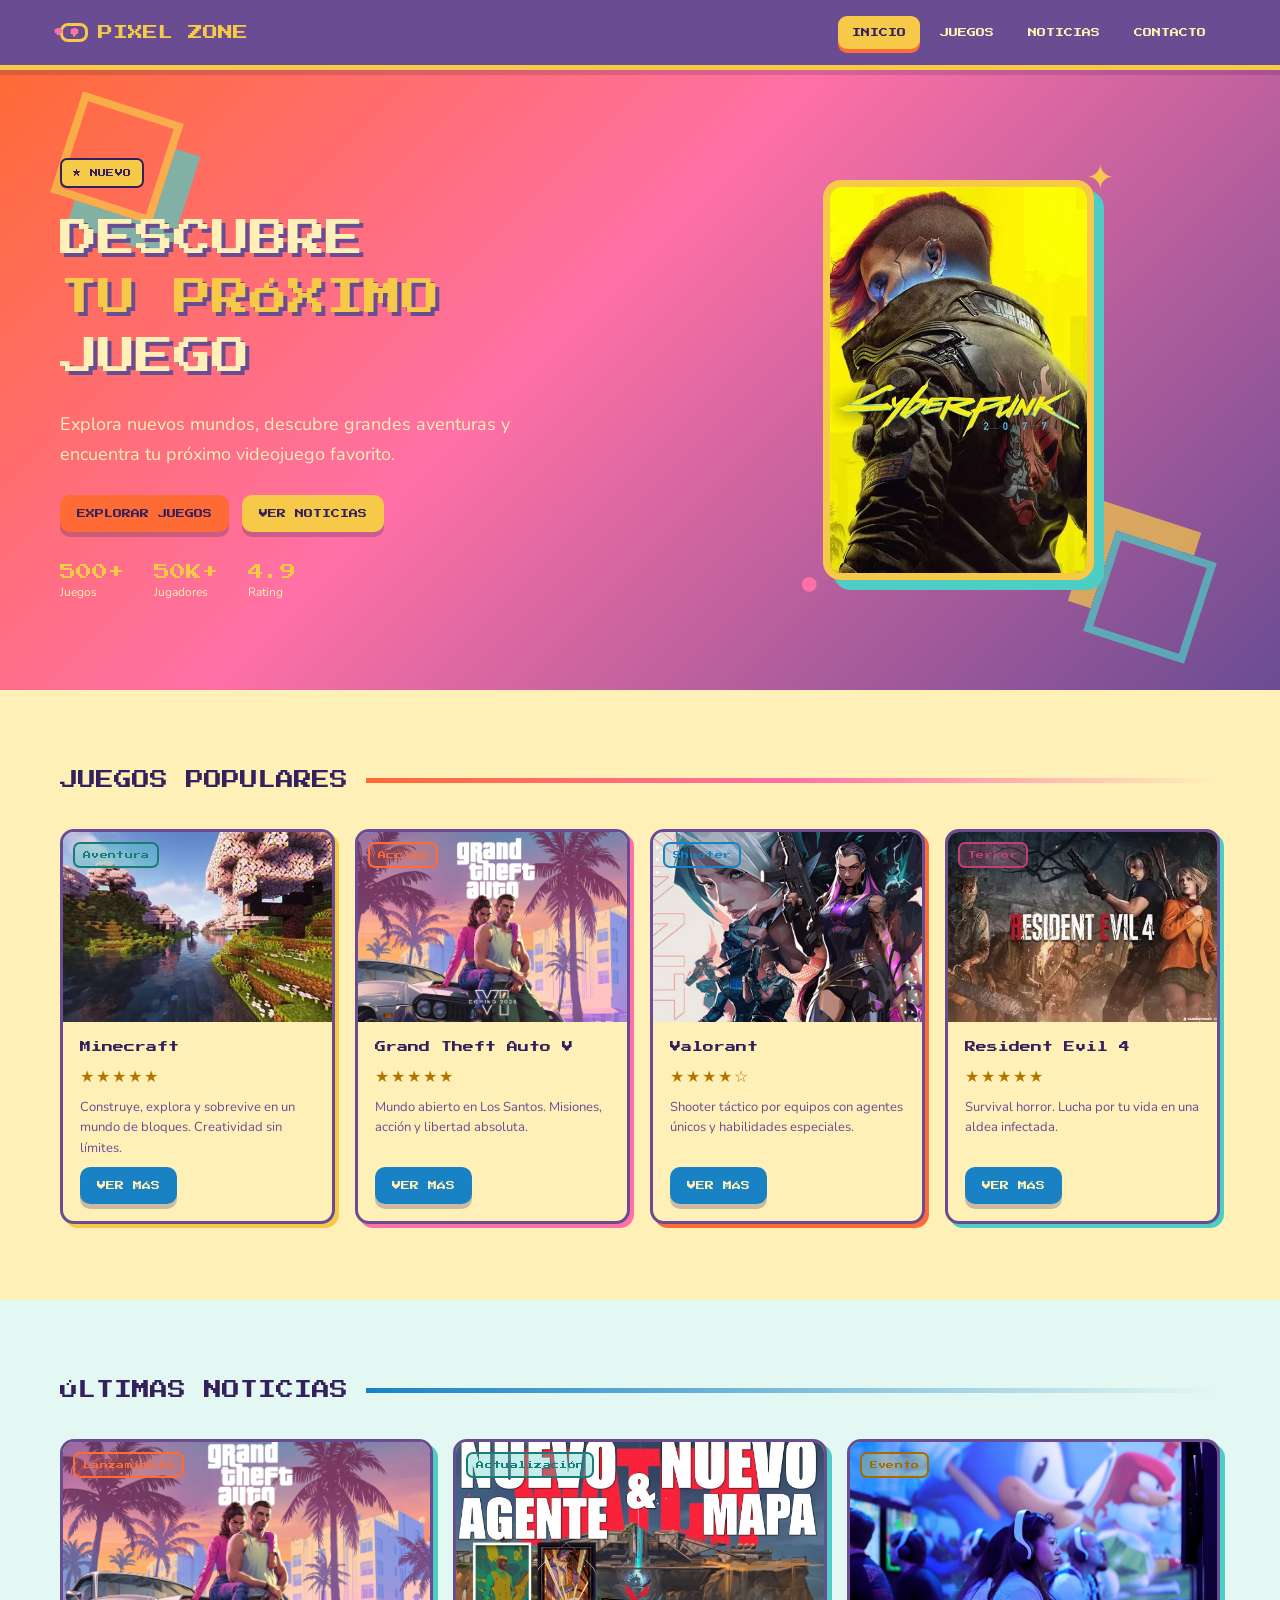
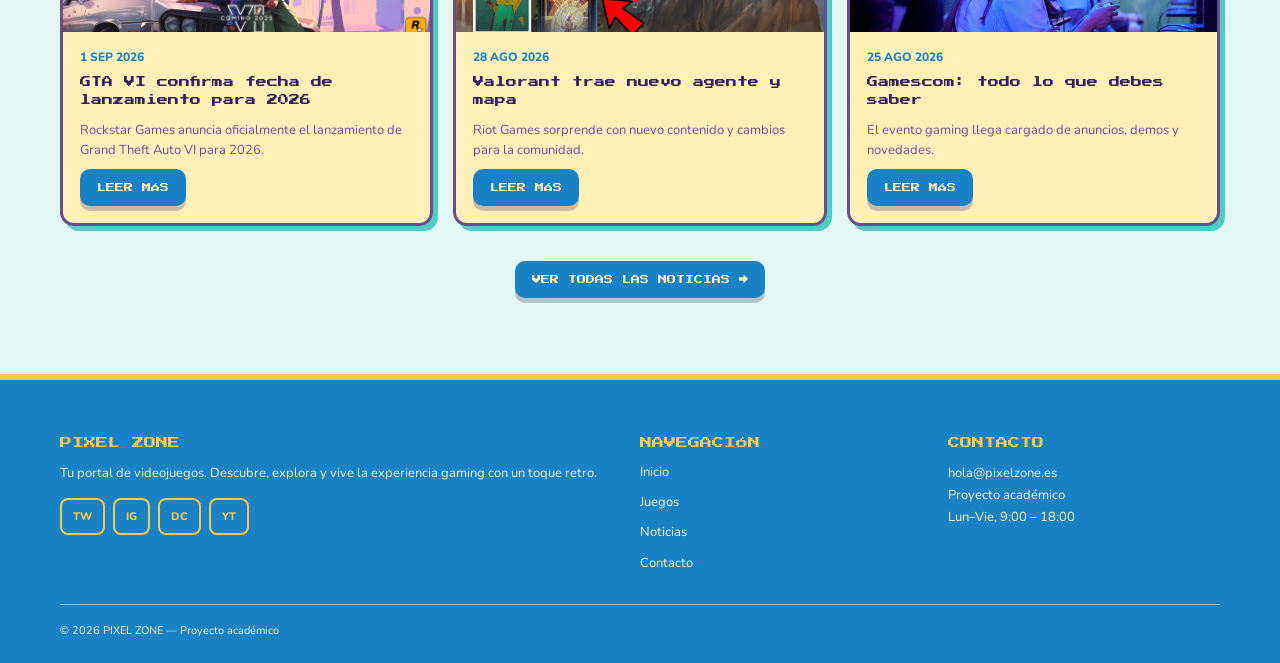
==== index.html @ f97db741 "Move files from actividad folder to root for GitHub Pages" ====
<!DOCTYPE html>
<html lang="es">
<head><meta charset="UTF-8"><meta name="viewport" content="width=device-width,initial-scale=1.0">
<title>Pixel Zone | Videojuegos</title><link rel="stylesheet" href="style.css"></head>
<body>
<header class="navbar">
  <div class="container nav-inner">
    <a class="logo pixel" href="index.html"><span class="controller"></span> PIXEL ZONE</a>
    <button class="menu-btn" onclick="toggleMenu()" aria-label="Abrir menú">☰</button>
    <nav class="nav-links" id="navLinks">
      <a class="active" href="index.html">INICIO</a>
      <a class="" href="juegos.html">JUEGOS</a>
      <a class="" href="noticias.html">NOTICIAS</a>
      <a class="" href="contacto.html">CONTACTO</a>
    </nav>
  </div>
</header>
<main>
<section class="hero">
  <div class="container hero-inner">
    <div>
      <span class="badge">★ NUEVO</span>
      <h1>DESCUBRE<br><span>TU PRÓXIMO</span><br>JUEGO</h1>
      <p>Explora nuevos mundos, descubre grandes aventuras y encuentra tu próximo videojuego favorito.</p>
      <div class="actions"><a class="btn btn-orange" href="juegos.html">EXPLORAR JUEGOS</a><a class="btn btn-yellow" href="noticias.html">VER NOTICIAS</a></div>
      <div class="stats"><div><strong>500+</strong><span>Juegos</span></div><div><strong>50K+</strong><span>Jugadores</span></div><div><strong>4.9</strong><span>Rating</span></div></div>
    </div>
    <div class="hero-image">
      <img src="img/hero.jpg" alt="Hero de Pixel Zone">
      <span class="float star">✦</span><span class="float coin">●</span>
    </div>
  </div>
</section>
<section class="section">
  <div class="container">
    <div class="section-title"><h2>JUEGOS POPULARES</h2><div class="line"></div></div>
    <div class="grid-games"><article class="card" style="box-shadow:4px 4px 0 var(--yellow)">
      <div class="card-image"><img src="img/minecraft.jpg" alt="Minecraft"><span class="category cat-teal" style="position:absolute;top:10px;left:10px">Aventura</span></div>
      <div class="card-body">
        <h3>Minecraft</h3><div class="rating">★★★★★</div><p>Construye, explora y sobrevive en un mundo de bloques. Creatividad sin límites.</p>
        <a class="btn btn-blue" href="juegos.html">VER MÁS</a>
      </div>
    </article><article class="card" style="box-shadow:4px 4px 0 var(--pink)">
      <div class="card-image"><img src="img/Grand-Theft-Auto-V.jpg" alt="Grand Theft Auto V"><span class="category cat-orange" style="position:absolute;top:10px;left:10px">Acción</span></div>
      <div class="card-body">
        <h3>Grand Theft Auto V</h3><div class="rating">★★★★★</div><p>Mundo abierto en Los Santos. Misiones, acción y libertad absoluta.</p>
        <a class="btn btn-blue" href="juegos.html">VER MÁS</a>
      </div>
    </article><article class="card" style="box-shadow:4px 4px 0 var(--orange)">
      <div class="card-image"><img src="img/Valorant.jpg" alt="Valorant"><span class="category cat-blue" style="position:absolute;top:10px;left:10px">Shooter</span></div>
      <div class="card-body">
        <h3>Valorant</h3><div class="rating">★★★★☆</div><p>Shooter táctico por equipos con agentes únicos y habilidades especiales.</p>
        <a class="btn btn-blue" href="juegos.html">VER MÁS</a>
      </div>
    </article><article class="card" style="box-shadow:4px 4px 0 var(--teal)">
      <div class="card-image"><img src="img/Resident-Evil-4.jpg" alt="Resident Evil 4"><span class="category cat-pink" style="position:absolute;top:10px;left:10px">Terror</span></div>
      <div class="card-body">
        <h3>Resident Evil 4</h3><div class="rating">★★★★★</div><p>Survival horror. Lucha por tu vida en una aldea infectada.</p>
        <a class="btn btn-blue" href="juegos.html">VER MÁS</a>
      </div>
    </article></div>
  </div>
</section>
<section class="section alt">
  <div class="container">
    <div class="section-title"><h2>ÚLTIMAS NOTICIAS</h2><div class="line" style="background:linear-gradient(90deg,var(--blue),transparent)"></div></div>
    <div class="news-grid"><article class="card news-card">
      <div class="card-image"><img src="img/Grand-Theft-Auto-V.jpg" alt="Novedades de GTA VI"><span class="category cat-orange" style="position:absolute;top:10px;left:10px">Lanzamiento</span></div>
      <div class="card-body"><div class="news-date">1 sep 2026</div><h3>GTA VI confirma fecha de lanzamiento para 2026</h3><p>Rockstar Games anuncia oficialmente el lanzamiento de Grand Theft Auto VI para 2026.</p><a class="btn btn-blue" href="noticias.html">LEER MÁS</a></div>
    </article><article class="card news-card">
      <div class="card-image"><img src="img/Valorant-trae-nuevo-agente-y-mapa.jpg" alt="Valorant trae nuevo agente y mapa"><span class="category cat-teal" style="position:absolute;top:10px;left:10px">Actualización</span></div>
      <div class="card-body"><div class="news-date">28 ago 2026</div><h3>Valorant trae nuevo agente y mapa</h3><p>Riot Games sorprende con nuevo contenido y cambios para la comunidad.</p><a class="btn btn-blue" href="noticias.html">LEER MÁS</a></div>
    </article><article class="card news-card">
      <div class="card-image"><img src="img/Gamescom.jpg" alt="Las novedades más importantes de Gamescom"><span class="category cat-yellow" style="position:absolute;top:10px;left:10px">Evento</span></div>
      <div class="card-body"><div class="news-date">25 ago 2026</div><h3>Gamescom: todo lo que debes saber</h3><p>El evento gaming llega cargado de anuncios, demos y novedades.</p><a class="btn btn-blue" href="noticias.html">LEER MÁS</a></div>
    </article></div>
    <div style="text-align:center;margin-top:35px"><a class="btn btn-blue" href="noticias.html">VER TODAS LAS NOTICIAS →</a></div>
  </div>
</section>
</main><footer>
  <div class="container footer-grid">
    <div>
      <h3> PIXEL ZONE</h3>
      <p>Tu portal de videojuegos. Descubre, explora y vive la experiencia gaming con un toque retro.</p>
      <div class="socials"><span class="social">TW</span><span class="social">IG</span><span class="social">DC</span><span class="social">YT</span></div>
    </div>
    <div>
      <h3>NAVEGACIÓN</h3>
      <div class="footer-links">
        <a href="index.html">Inicio</a><a href="juegos.html">Juegos</a><a href="noticias.html">Noticias</a><a href="contacto.html">Contacto</a>
      </div>
    </div>
    <div>
      <h3>CONTACTO</h3>
      <p>hola@pixelzone.es<br>Proyecto académico<br>Lun–Vie, 9:00 – 18:00</p>
    </div>
  </div>
  <div class="container copyright">© 2026 PIXEL ZONE — Proyecto académico</div>
</footer><script>
function toggleMenu(){document.getElementById('navLinks').classList.toggle('open')}
</script></body></html>
---- style.css ----
@import url('https://fonts.googleapis.com/css2?family=Nunito:wght@400;600;700;800;900&family=Press+Start+2P&display=swap');

:root {
  --orange: #FF6B35;
  --yellow: #F7C948;
  --teal: #4ECDC4;
  --blue: #1982C4;
  --purple: #6A4C93;
  --pink: #FF70A6;
  --ink: #33205C;
  --paper: #FFF0B8;
  --mint: #E3F8F2;
  --lavender: #EEE5FF;
  --sky: #DDF2FF;
}

* { box-sizing: border-box; }
html { scroll-behavior: smooth; }
body { margin: 0; font-family: 'Nunito', sans-serif; color: var(--ink); background: var(--paper); }
a { color: inherit; text-decoration: none; }
button, input, textarea { font: inherit; }
button { cursor: pointer; }
img { display: block; max-width: 100%; }
.container { width: min(1160px, calc(100% - 40px)); margin: auto; }
.pixel { font-family: 'Press Start 2P', monospace; }

.navbar {
  position: sticky; top: 0; z-index: 10; padding: 16px 0;
  background: var(--purple); border-bottom: 5px solid var(--yellow);
  box-shadow: 0 5px 0 rgba(51, 32, 92, .18);
}
.nav-inner { display: flex; align-items: center; justify-content: space-between; gap: 24px; }
.logo { display: flex; align-items: center; gap: 10px; color: var(--yellow); font-size: 15px; }
.controller { display: inline-grid; place-items: center; width: 28px; height: 19px; border: 3px solid var(--yellow); border-radius: 8px; position: relative; }
.controller::before { content: '+'; font: 900 14px/1 Nunito; }
.controller::after { content: '••'; position: absolute; right: 2px; bottom: 0; color: var(--pink); letter-spacing: 1px; }
.nav-links { display: flex; gap: 6px; }
.nav-links a { color: var(--paper); padding: 12px 14px; border-radius: 9px; font: 9px 'Press Start 2P'; }
.nav-links a:hover, .nav-links a.active { color: var(--ink); background: var(--yellow); box-shadow: 0 4px 0 var(--orange); }
.menu-btn { display: none; border: 0; background: transparent; color: var(--yellow); font-size: 26px; }

.hero { position: relative; overflow: hidden; background: linear-gradient(135deg, var(--orange), var(--pink) 43%, var(--purple)); }
.hero::before, .hero::after { content: ''; position: absolute; width: 90px; height: 90px; border: 8px solid var(--yellow); opacity: .7; transform: rotate(18deg); }
.hero::before { top: 35px; left: 5%; box-shadow: 26px 26px 0 var(--teal); }
.hero::after { right: 6%; bottom: 40px; border-color: var(--teal); box-shadow: -24px -24px 0 var(--yellow); }
.hero-inner { position: relative; z-index: 1; display: grid; grid-template-columns: 1.05fr .95fr; align-items: center; gap: 60px; padding: 88px 0; }
.badge, .category { display: inline-block; width: max-content; border-radius: 7px; font: 8px 'Press Start 2P'; letter-spacing: .3px; }
.badge { padding: 9px 11px; color: var(--ink); background: var(--yellow); border: 2px solid var(--ink); }
.hero h1 { margin: 22px 0; color: var(--paper); font: 38px/1.55 'Press Start 2P'; text-shadow: 4px 4px 0 var(--purple); }
.hero h1 span { color: var(--yellow); }
.hero p { max-width: 520px; color: var(--paper); font-size: 18px; line-height: 1.7; }
.actions { display: flex; gap: 13px; flex-wrap: wrap; margin-top: 25px; }
.btn { display: inline-block; border: 0; padding: 14px 17px; border-radius: 10px; color: var(--ink); font: 9px 'Press Start 2P'; box-shadow: 0 5px 0 rgba(51, 32, 92, .25); transition: transform .2s, filter .2s; }
.btn:hover { transform: translateY(-4px); filter: saturate(1.2); }
.btn-orange { background: var(--orange); }
.btn-yellow { background: var(--yellow); }
.btn-blue { background: var(--blue); color: var(--paper); }
.btn-purple { background: var(--purple); color: var(--paper); }
.stats { display: flex; gap: 30px; margin-top: 32px; }
.stats strong { display: block; color: var(--yellow); font: 16px 'Press Start 2P'; }
.stats span { color: var(--paper); font-size: 12px; }
.hero-image { position: relative; max-width: 450px; margin: auto; }
.hero-image img { width: 100%; height: 400px; object-fit: cover; border: 7px solid var(--yellow); border-radius: 18px; box-shadow: 10px 10px 0 var(--teal); }
.float { position: absolute; color: var(--yellow); font-size: 34px; }
.star { top: -25px; right: -20px; }
.coin { bottom: -26px; left: -24px; color: var(--pink); }

.section { padding: 76px 0; }
.section.alt { background: var(--mint); }
.section-title { display: flex; align-items: center; gap: 18px; margin-bottom: 34px; }
.section-title h2, .page-title { margin: 0; font: 18px/1.6 'Press Start 2P'; }
.line { height: 5px; flex: 1; background: linear-gradient(90deg, var(--orange), var(--pink), transparent); }
.grid-games { display: grid; grid-template-columns: repeat(4, 1fr); gap: 20px; }
.card { display: flex; flex-direction: column; overflow: hidden; background: var(--paper); border: 3px solid var(--purple); border-radius: 14px; box-shadow: 5px 5px 0 var(--teal); transition: transform .2s, box-shadow .2s; }
.card:hover { transform: translateY(-7px); box-shadow: 8px 8px 0 var(--pink); }
.card-image { height: 190px; position: relative; overflow: hidden; background: var(--sky); }
.card-image img { width: 100%; height: 100%; object-fit: cover; }
.card-body { display: flex; flex: 1; flex-direction: column; gap: 9px; padding: 17px; }
.card h3 { margin: 0; font: 11px/1.7 'Press Start 2P'; }
.card p { margin: 0; color: var(--purple); font-size: 13px; line-height: 1.55; }
.card .btn { align-self: flex-start; margin-top: auto; }
.category { padding: 7px 8px; border: 2px solid currentColor; }
.cat-orange { color: var(--orange); background: #FF6B3530; }
.cat-yellow { color: #A56B00; background: #F7C94855; }
.cat-teal { color: #187D77; background: #4ECDC455; }
.cat-blue { color: var(--blue); background: #1982C425; }
.cat-pink { color: #C33E73; background: #FF70A633; }
.rating { color: #B27600; letter-spacing: 2px; }
.news-grid { display: grid; grid-template-columns: repeat(3, 1fr); gap: 20px; }
.news-date { color: var(--blue); font-size: 12px; font-weight: 800; text-transform: uppercase; }

.page-main { min-height: 650px; padding: 72px 0; }
.page-subtitle { margin: 8px 0 30px; color: var(--purple); }
.filters { display: flex; flex-wrap: wrap; gap: 10px; margin: 25px 0 35px; }
.filter { padding: 11px 14px; border: 3px solid var(--purple); border-radius: 10px; color: var(--ink); background: var(--paper); font: 8px 'Press Start 2P'; }
.filter.active, .filter:hover { background: var(--yellow); box-shadow: 0 4px 0 var(--orange); }
.game-item { min-width: 0; }

.featured { display: grid; grid-template-columns: 1.1fr .9fr; overflow: hidden; margin-bottom: 36px; border: 4px solid var(--purple); border-radius: 16px; background: var(--lavender); box-shadow: 7px 7px 0 var(--pink); }
.featured img { width: 100%; height: 360px; object-fit: cover; }
.featured-content { display: flex; flex-direction: column; justify-content: center; padding: 38px; }
.featured-content h2 { margin: 14px 0; font: 17px/1.7 'Press Start 2P'; }
.featured-content p { color: var(--purple); line-height: 1.7; }

.contact-grid { display: grid; grid-template-columns: 1fr 1fr; gap: 55px; }
.contact-art { display: grid; place-items: center; min-height: 240px; border: 3px solid var(--teal); border-radius: 16px; background: linear-gradient(135deg, var(--mint), var(--sky)); font-size: 86px; }
.contact-text { color: var(--purple); font-size: 16px; line-height: 1.7; }
.info-list { display: grid; gap: 12px; margin-top: 20px; }
.info { padding: 14px; border: 2px solid var(--teal); border-radius: 10px; background: var(--mint); }
.info small { display: block; color: var(--blue); font-weight: 900; }
.form-box { padding: 30px; border: 3px solid var(--purple); border-radius: 16px; background: var(--lavender); }
.form-box h2 { margin-top: 0; color: var(--purple); font: 13px/1.7 'Press Start 2P'; }
.field { display: grid; gap: 7px; margin-bottom: 17px; }
.field label { color: var(--purple); font: 8px 'Press Start 2P'; }
.field input, .field textarea { width: 100%; border: 2px solid var(--teal); border-radius: 8px; padding: 12px 14px; color: var(--ink); background: var(--paper); outline: 0; }
.field input:focus, .field textarea:focus { border-color: var(--orange); box-shadow: 0 0 0 3px #FF6B3533; }

footer { padding: 45px 0 25px; color: var(--paper); background: var(--blue); border-top: 6px solid var(--yellow); }
.footer-grid { display: grid; grid-template-columns: 2fr 1fr 1fr; gap: 35px; }
footer h3 { color: var(--yellow); font: 12px 'Press Start 2P'; }
footer p, footer a { color: var(--paper); font-size: 13px; line-height: 1.7; }
.footer-links { display: grid; gap: 8px; }
.footer-links a:hover { color: var(--yellow); }
.socials { display: flex; flex-wrap: wrap; gap: 8px; margin-top: 14px; }
.social { padding: 9px 11px; border: 2px solid var(--yellow); border-radius: 8px; color: var(--yellow); font-size: 11px; font-weight: 800; }
.social:hover { color: var(--blue); background: var(--yellow); }
.copyright { margin-top: 30px; padding-top: 18px; border-top: 1px solid #8BC7E8; color: var(--paper); font-size: 11px; }

@media (max-width: 900px) {
  .grid-games { grid-template-columns: repeat(2, 1fr); }
  .hero-inner, .contact-grid, .featured { grid-template-columns: 1fr; }
  .hero-image { max-width: 420px; }
  .news-grid { grid-template-columns: 1fr; }
  .footer-grid { grid-template-columns: 1fr 1fr; }
}
@media (max-width: 650px) {
  .container { width: min(100% - 28px, 1160px); }
  .nav-links { display: none; position: absolute; top: 67px; left: 0; right: 0; flex-direction: column; padding: 12px; background: var(--purple); border-bottom: 4px solid var(--yellow); }
  .nav-links.open { display: flex; }
  .menu-btn { display: block; }
  .hero-inner { padding: 58px 0; }
  .hero h1 { font-size: 24px; }
  .hero p { font-size: 15px; }
  .hero-image img { height: 300px; }
  .stats { gap: 16px; flex-wrap: wrap; }
  .stats strong { font-size: 12px; }
  .grid-games { grid-template-columns: 1fr; }
  .section-title h2, .page-title { font-size: 14px; }
  .featured-content { padding: 24px; }
  .featured img { height: 270px; }
  .featured-content h2 { font-size: 13px; }
  .footer-grid { grid-template-columns: 1fr; }
}
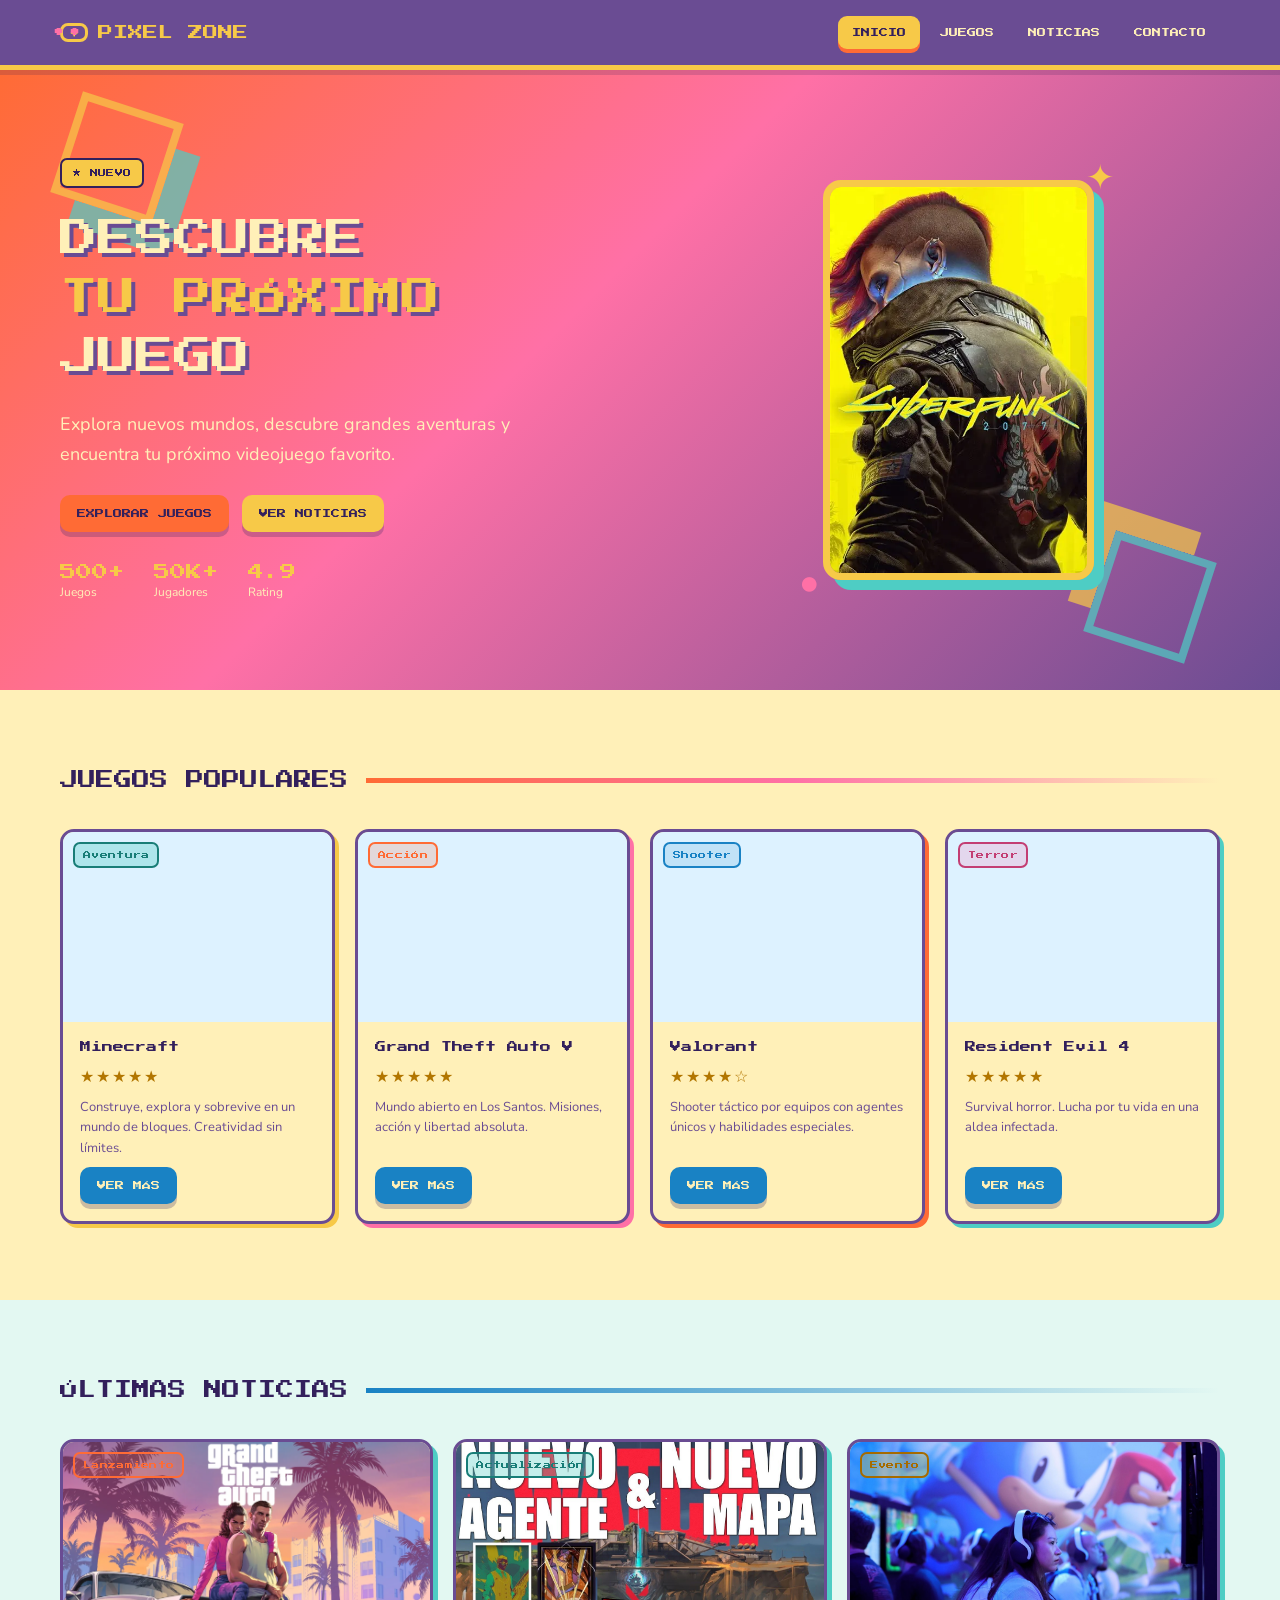
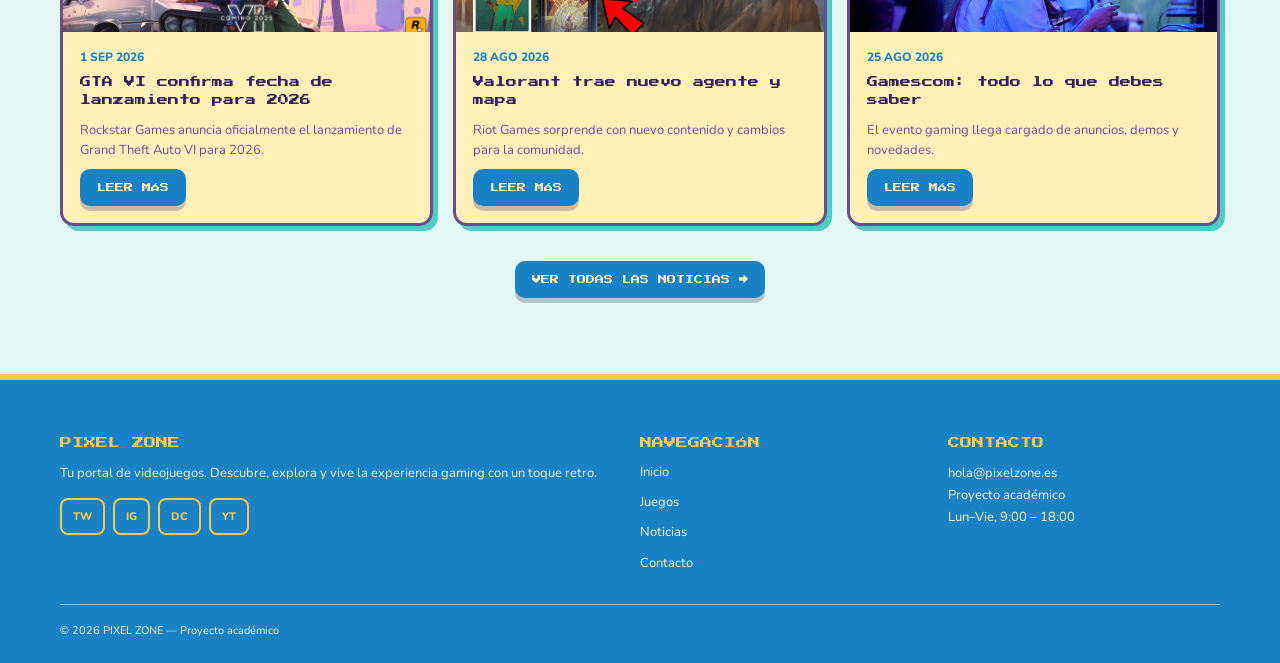
==== commit defb9151: "Update styles and layout" ====
--- a/index.html
+++ b/index.html
@@ -35,25 +35,25 @@
   <div class="container">
     <div class="section-title"><h2>JUEGOS POPULARES</h2><div class="line"></div></div>
     <div class="grid-games"><article class="card" style="box-shadow:4px 4px 0 var(--yellow)">
-      <div class="card-image"><img src="img/minecraft.jpg" alt="Minecraft"><span class="category cat-teal" style="position:absolute;top:10px;left:10px">Aventura</span></div>
+      <div class="card-image"><iframe width="100%" height="100%" src="https://www.youtube.com/embed/7A5YWn33eps" title="Minecraft" frameborder="0" allow="accelerometer; autoplay; clipboard-write; encrypted-media; gyroscope; picture-in-picture; web-share" allowfullscreen style="position:relative; z-index:1;"></iframe><span class="category cat-teal" style="position:absolute;top:10px;left:10px;z-index:2;pointer-events:none;">Aventura</span></div>
       <div class="card-body">
         <h3>Minecraft</h3><div class="rating">★★★★★</div><p>Construye, explora y sobrevive en un mundo de bloques. Creatividad sin límites.</p>
         <a class="btn btn-blue" href="juegos.html">VER MÁS</a>
       </div>
     </article><article class="card" style="box-shadow:4px 4px 0 var(--pink)">
-      <div class="card-image"><img src="img/Grand-Theft-Auto-V.jpg" alt="Grand Theft Auto V"><span class="category cat-orange" style="position:absolute;top:10px;left:10px">Acción</span></div>
+      <div class="card-image"><iframe width="100%" height="100%" src="https://www.youtube.com/embed/hvoD7ehZPcM" title="Grand Theft Auto V" frameborder="0" allow="accelerometer; autoplay; clipboard-write; encrypted-media; gyroscope; picture-in-picture; web-share" allowfullscreen style="position:relative; z-index:1;"></iframe><span class="category cat-orange" style="position:absolute;top:10px;left:10px;z-index:2;pointer-events:none;">Acción</span></div>
       <div class="card-body">
         <h3>Grand Theft Auto V</h3><div class="rating">★★★★★</div><p>Mundo abierto en Los Santos. Misiones, acción y libertad absoluta.</p>
         <a class="btn btn-blue" href="juegos.html">VER MÁS</a>
       </div>
     </article><article class="card" style="box-shadow:4px 4px 0 var(--orange)">
-      <div class="card-image"><img src="img/Valorant.jpg" alt="Valorant"><span class="category cat-blue" style="position:absolute;top:10px;left:10px">Shooter</span></div>
+      <div class="card-image"><iframe width="100%" height="100%" src="https://www.youtube.com/embed/Ey770ez6ROk" title="Valorant" frameborder="0" allow="accelerometer; autoplay; clipboard-write; encrypted-media; gyroscope; picture-in-picture; web-share" allowfullscreen style="position:relative; z-index:1;"></iframe><span class="category cat-blue" style="position:absolute;top:10px;left:10px;z-index:2;pointer-events:none;">Shooter</span></div>
       <div class="card-body">
         <h3>Valorant</h3><div class="rating">★★★★☆</div><p>Shooter táctico por equipos con agentes únicos y habilidades especiales.</p>
         <a class="btn btn-blue" href="juegos.html">VER MÁS</a>
       </div>
     </article><article class="card" style="box-shadow:4px 4px 0 var(--teal)">
-      <div class="card-image"><img src="img/Resident-Evil-4.jpg" alt="Resident Evil 4"><span class="category cat-pink" style="position:absolute;top:10px;left:10px">Terror</span></div>
+      <div class="card-image"><iframe width="100%" height="100%" src="https://www.youtube.com/embed/E69tKrfEQag" title="Resident Evil 4" frameborder="0" allow="accelerometer; autoplay; clipboard-write; encrypted-media; gyroscope; picture-in-picture; web-share" allowfullscreen style="position:relative; z-index:1;"></iframe><span class="category cat-pink" style="position:absolute;top:10px;left:10px;z-index:2;pointer-events:none;">Terror</span></div>
       <div class="card-body">
         <h3>Resident Evil 4</h3><div class="rating">★★★★★</div><p>Survival horror. Lucha por tu vida en una aldea infectada.</p>
         <a class="btn btn-blue" href="juegos.html">VER MÁS</a>
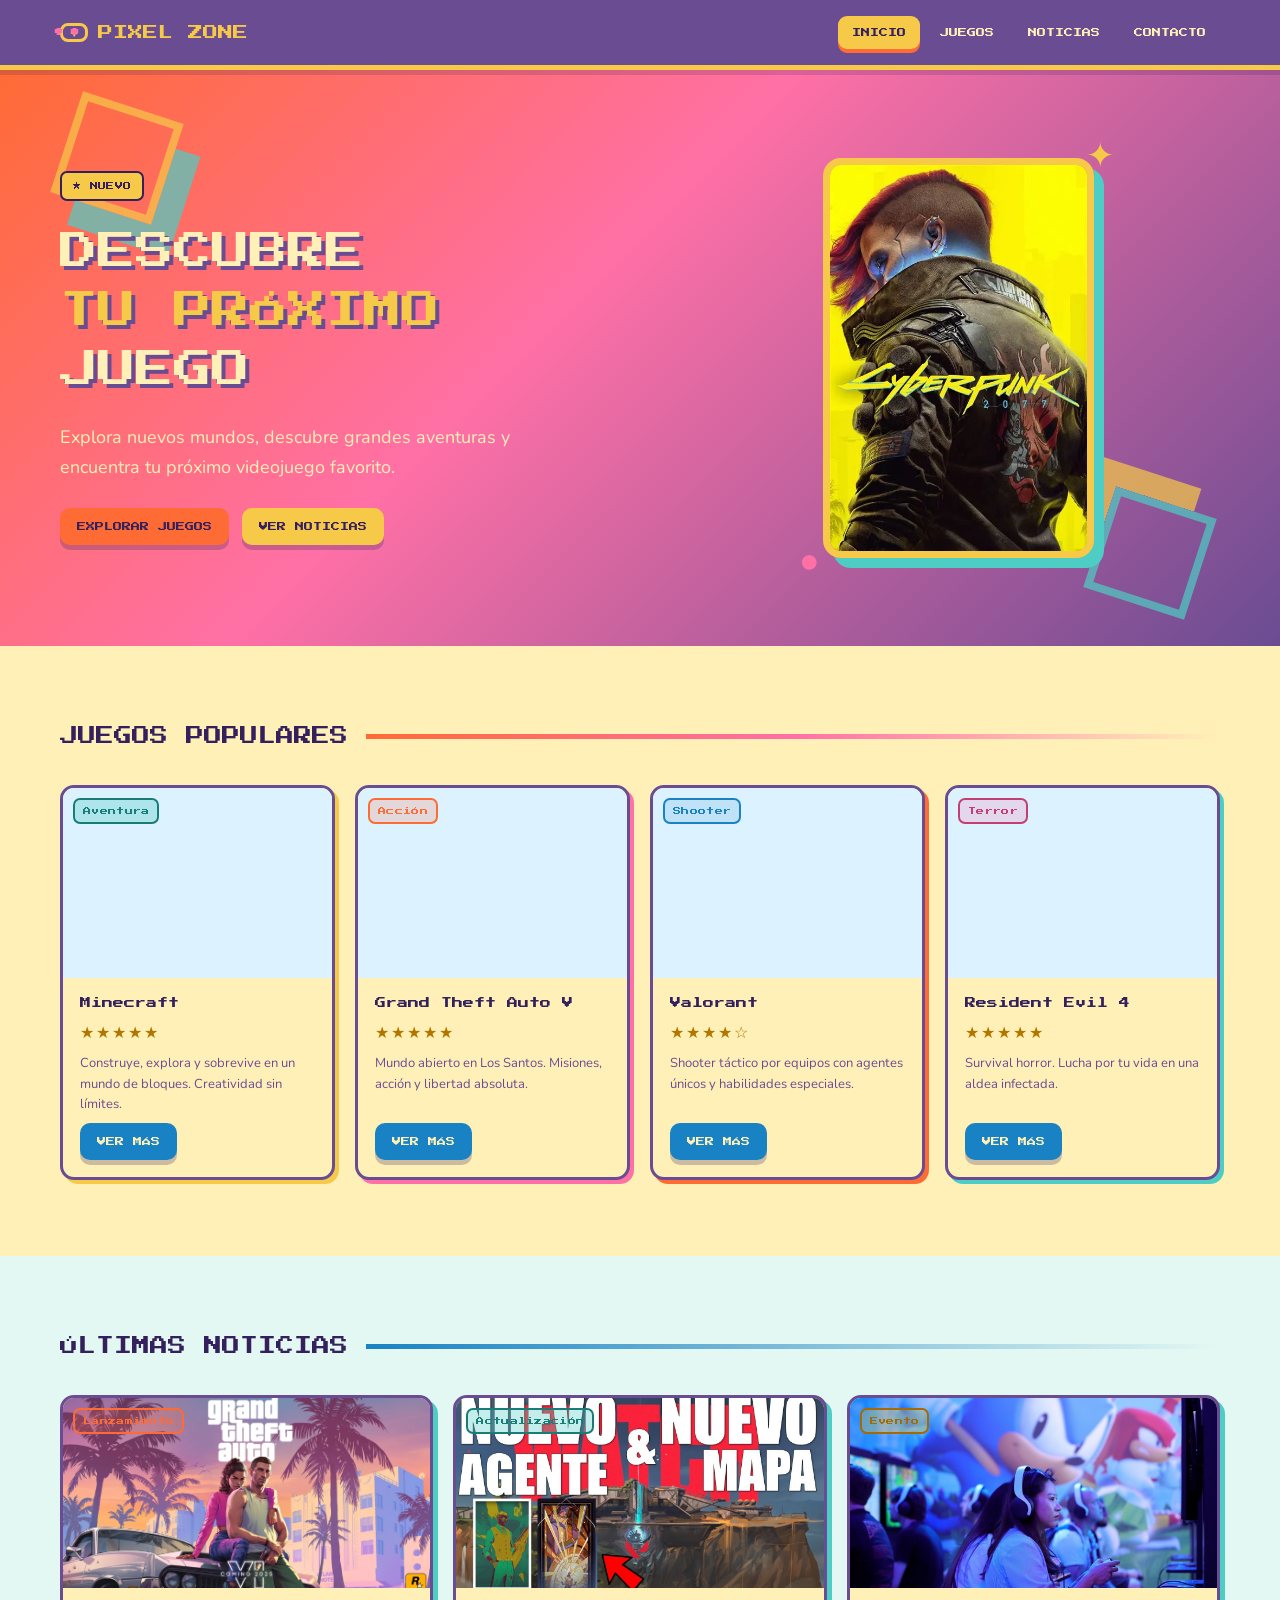
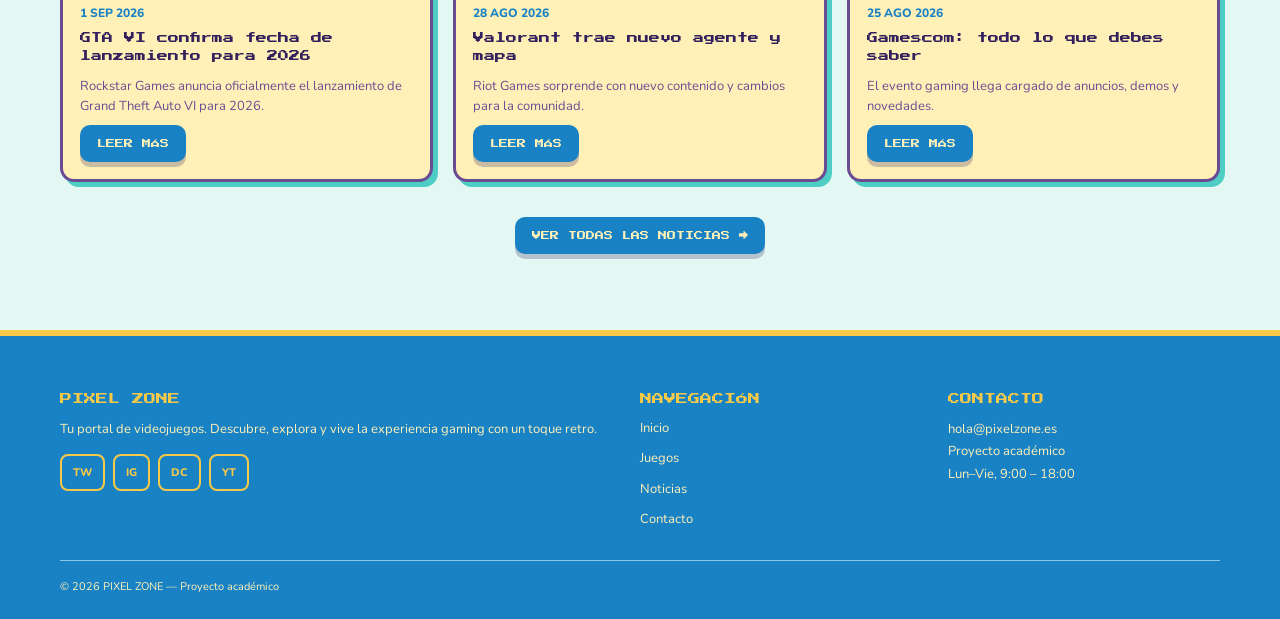
==== commit f670584f: "Remove stats section from index.html Removed statistics section from the homepage." ====
--- a/index.html
+++ b/index.html
@@ -23,7 +23,6 @@
       <h1>DESCUBRE<br><span>TU PRÓXIMO</span><br>JUEGO</h1>
       <p>Explora nuevos mundos, descubre grandes aventuras y encuentra tu próximo videojuego favorito.</p>
       <div class="actions"><a class="btn btn-orange" href="juegos.html">EXPLORAR JUEGOS</a><a class="btn btn-yellow" href="noticias.html">VER NOTICIAS</a></div>
-      <div class="stats"><div><strong>500+</strong><span>Juegos</span></div><div><strong>50K+</strong><span>Jugadores</span></div><div><strong>4.9</strong><span>Rating</span></div></div>
     </div>
     <div class="hero-image">
       <img src="img/hero.jpg" alt="Hero de Pixel Zone">
@@ -98,4 +97,4 @@
   <div class="container copyright">© 2026 PIXEL ZONE — Proyecto académico</div>
 </footer><script>
 function toggleMenu(){document.getElementById('navLinks').classList.toggle('open')}
-</script></body></html>+</script></body></html>
